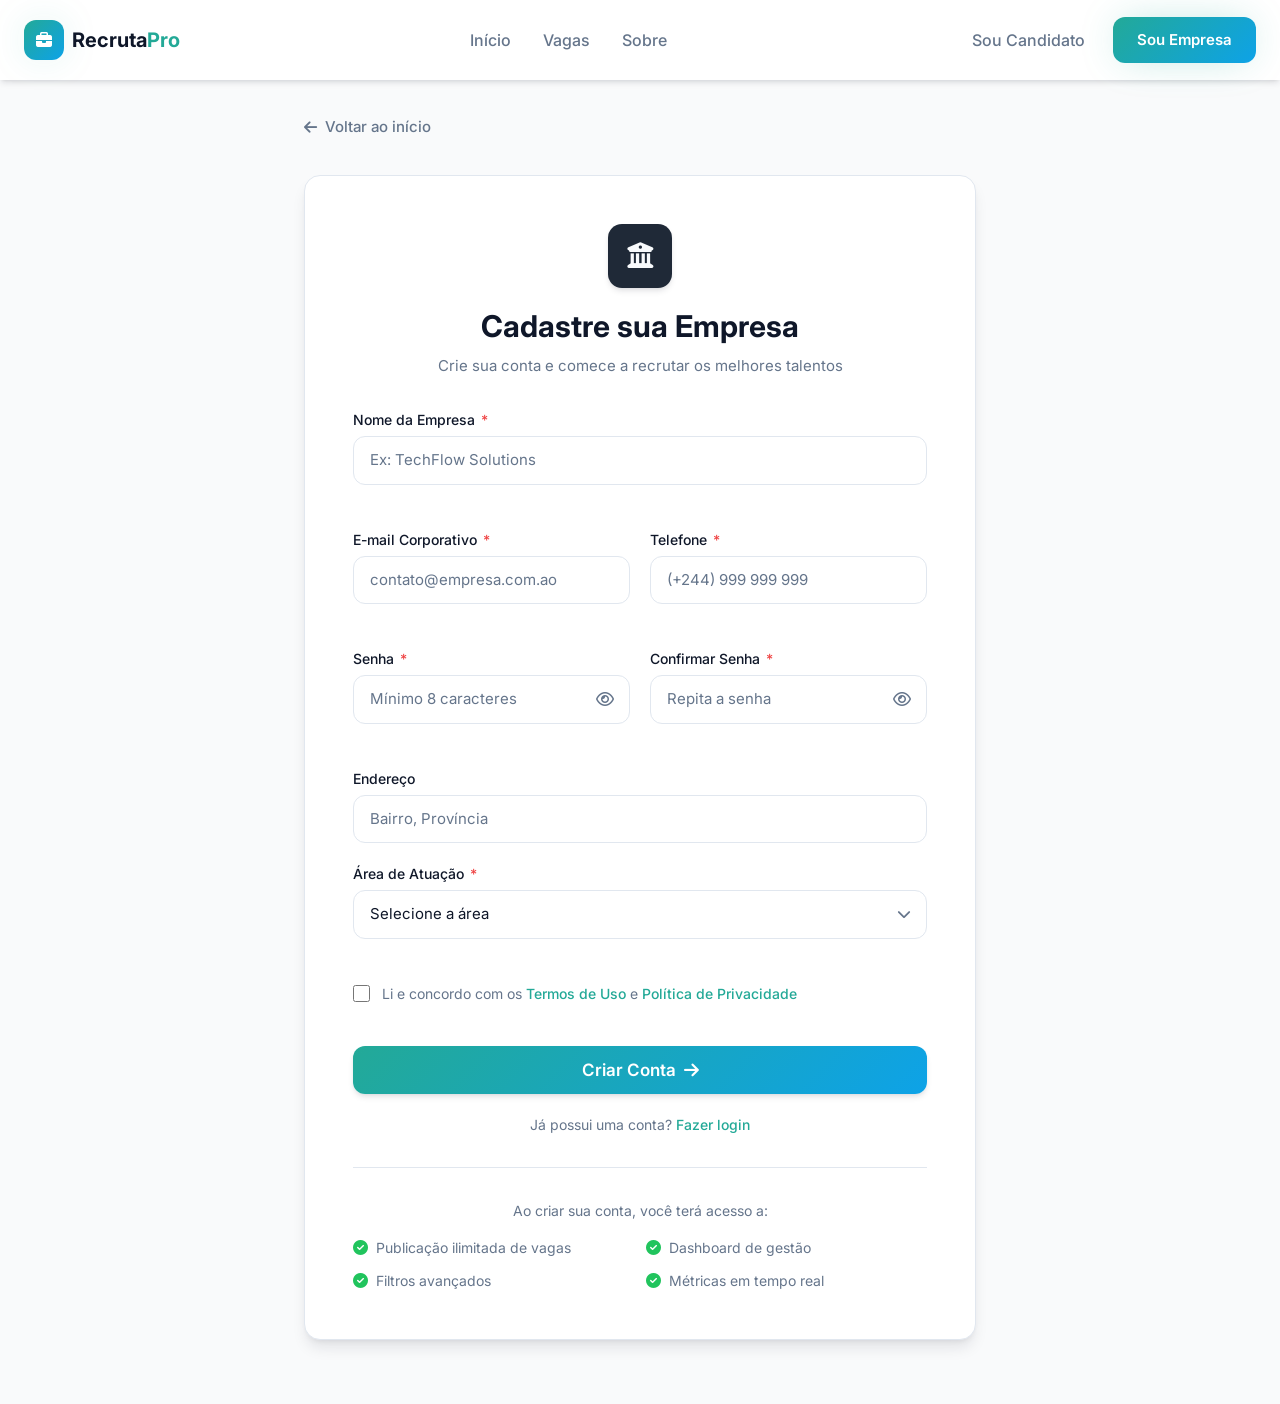
==== paginas/criar_empresa.html @ 671b15d1 "Alteração de arquivos" ====
<!DOCTYPE html>
<html lang="pt-br">

<head>
    <meta charset="UTF-8">
    <meta name="viewport" content="width=device-width, initial-scale=1.0">
    <title>Cadastrar Empresa — Recruta Pro</title>
    <meta name="description"
        content="Crie sua conta empresarial no RecrutaPro e comece a recrutar os melhores talentos.">
    <meta name="author" content="Zassala Mário & Ivandro Silva">
    <meta property="og:title" content="Cadastrar Empresa — Recruta Pro">
    <meta property="og:description" content="Crie sua conta e comece a recrutar os melhores talentos.">
    <meta property="og:type" content="website">

    <!-- Google Fonts -->
    <link rel="preconnect" href="https://fonts.googleapis.com">
    <link rel="preconnect" href="https://fonts.gstatic.com" crossorigin>
    <link href="https://fonts.googleapis.com/css2?family=Inter:wght@400;500;600;700;800&display=swap" rel="stylesheet">

    <!-- Font Awesome -->
    <link rel="stylesheet" href="https://cdnjs.cloudflare.com/ajax/libs/font-awesome/6.5.0/css/all.min.css">

    <!-- Estilos da página -->
    <link rel="stylesheet" href="../css/criar_empresa.css">
</head>

<body>

    <!-- ========== CABEÇALHO ========== -->
    <header class="cabecalho" id="cabecalho">
        <div class="container">
            <div class="cabecalho_interno">

                <!-- Logo -->
                <a href="../index.html" class="cabecalho_logo">
                    <div class="logo_icone">
                        <i class="fa-solid fa-briefcase"></i>
                    </div>
                    <span class="logo_texto">Recruta<span class="logo_destaque">Pro</span></span>
                </a>

                <!-- Navegação Desktop -->
                <nav class="cabecalho_nav">
                    <a href="../index.html" class="nav_link">Início</a>
                    <a href="vagas.html" class="nav_link">Vagas</a>
                    <a href="#" class="nav_link">Sobre</a>
                </nav>

                <!-- Botões Desktop -->
                <div class="cabecalho_acoes">
                    <a href="criar_perfil.html" class="btn_fantasma">Sou Candidato</a>
                    <a href="criar_empresa.html" class="btn_primario btn_ativo">Sou Empresa</a>
                </div>

                <!-- Botão Menu Mobile -->
                <button class="cabecalho_menu_btn" id="btn_menu_mobile" aria-label="Abrir menu">
                    <i class="fa-solid fa-bars" id="icone_menu"></i>
                </button>

            </div>
        </div>

        <!-- Menu Mobile -->
        <div class="menu_mobile" id="menu_mobile">
            <nav class="menu_mobile_nav">
                <a href="../index.html" class="nav_link">Início</a>
                <a href="vagas.html" class="nav_link">Vagas</a>
                <a href="#" class="nav_link">Sobre</a>
            </nav>
            <div class="menu_mobile_acoes">
                <a href="criar_perfil.html" class="btn_fantasma btn_bloco">Sou Candidato</a>
                <a href="criar_empresa.html" class="btn_primario btn_bloco">Sou Empresa</a>
            </div>
        </div>
    </header>

    <!-- ========== CONTEÚDO PRINCIPAL ========== -->
    <main class="pagina_principal">
        <div class="container">
            <div class="formulario_wrapper">

                <!-- Link voltar -->
                <a href="../index.html" class="link_voltar">
                    <i class="fa-solid fa-arrow-left"></i>
                    Voltar ao início
                </a>

                <!-- ---- Card do formulário ---- -->
                <div class="formulario_card">

                    <!-- Cabeçalho do card -->
                    <div class="formulario_cabecalho">
                        <div class="formulario_icone_box">
                            <i class="fa-solid fa-building-columns"></i>
                        </div>
                        <h1 class="formulario_titulo">Cadastre sua Empresa</h1>
                        <p class="formulario_subtitulo">Crie sua conta e comece a recrutar os melhores talentos</p>
                    </div>

                    <!-- ---- Formulário ---- -->
                    <form class="formulario" id="formulario_empresa" novalidate>

                        <div class="campos_grade">

                            <!-- Nome da Empresa -->
                            <div class="campo_grupo campo_coluna_dupla">
                                <label class="campo_label" for="campo_nome">
                                    Nome da Empresa <span class="campo_obrigatorio">*</span>
                                </label>
                                <input type="text" id="campo_nome" name="nome" class="campo_texto"
                                    placeholder="Ex: TechFlow Solutions" autocomplete="organization" required>
                                <span class="campo_erro" id="erro_nome"></span>
                            </div>

                            <!-- E-mail Corporativo -->
                            <div class="campo_grupo">
                                <label class="campo_label" for="campo_email">
                                    E-mail Corporativo <span class="campo_obrigatorio">*</span>
                                </label>
                                <input type="email" id="campo_email" name="email" class="campo_texto"
                                    placeholder="contato@empresa.com.ao" autocomplete="email" required>
                                <span class="campo_erro" id="erro_email"></span>
                            </div>

                            <!-- Telefone -->
                            <div class="campo_grupo">
                                <label class="campo_label" for="campo_telefone">
                                    Telefone <span class="campo_obrigatorio">*</span>
                                </label>
                                <input type="tel" id="campo_telefone" name="telefone" class="campo_texto"
                                    placeholder="(+244) 999 999 999" autocomplete="tel" required>
                                <span class="campo_erro" id="erro_telefone"></span>
                            </div>

                            <!-- Senha -->
                            <div class="campo_grupo">
                                <label class="campo_label" for="campo_senha">
                                    Senha <span class="campo_obrigatorio">*</span>
                                </label>
                                <div class="campo_senha_wrapper">
                                    <input type="password" id="campo_senha" name="senha"
                                        class="campo_texto campo_com_icone_dir" placeholder="Mínimo 8 caracteres"
                                        autocomplete="new-password" required>
                                    <button type="button" class="campo_senha_toggle" id="toggle_senha"
                                        aria-label="Mostrar senha">
                                        <i class="fa-regular fa-eye" id="icone_toggle_senha"></i>
                                    </button>
                                </div>
                                <div class="forca_senha_barra" id="forca_senha_barra">
                                    <div class="forca_senha_progresso" id="forca_senha_progresso"></div>
                                </div>
                                <span class="forca_senha_texto" id="forca_senha_texto"></span>
                                <span class="campo_erro" id="erro_senha"></span>
                            </div>

                            <!-- Confirmar Senha -->
                            <div class="campo_grupo">
                                <label class="campo_label" for="campo_confirmar_senha">
                                    Confirmar Senha <span class="campo_obrigatorio">*</span>
                                </label>
                                <div class="campo_senha_wrapper">
                                    <input type="password" id="campo_confirmar_senha" name="confirmarSenha"
                                        class="campo_texto campo_com_icone_dir" placeholder="Repita a senha"
                                        autocomplete="new-password" required>
                                    <button type="button" class="campo_senha_toggle" id="toggle_confirmar"
                                        aria-label="Mostrar senha">
                                        <i class="fa-regular fa-eye" id="icone_toggle_confirmar"></i>
                                    </button>
                                </div>
                                <span class="campo_erro" id="erro_confirmar_senha"></span>
                            </div>

                            <!-- Endereço -->
                            <div class="campo_grupo campo_coluna_dupla">
                                <label class="campo_label" for="campo_endereco">Endereço</label>
                                <input type="text" id="campo_endereco" name="endereco" class="campo_texto"
                                    placeholder="Bairro, Província" autocomplete="street-address">
                            </div>

                            <!-- Área de Atuação -->
                            <div class="campo_grupo campo_coluna_dupla">
                                <label class="campo_label" for="campo_area">
                                    Área de Atuação <span class="campo_obrigatorio">*</span>
                                </label>
                                <div class="campo_select_wrapper">
                                    <select id="campo_area" name="areaAtuacao" class="campo_select" required>
                                        <option value="">Selecione a área</option>
                                        <option value="Tecnologia da Informação">Tecnologia da Informação</option>
                                        <option value="Marketing Digital">Marketing Digital</option>
                                        <option value="Serviços Financeiros">Serviços Financeiros</option>
                                        <option value="E-commerce">E-commerce</option>
                                        <option value="Saúde">Saúde</option>
                                        <option value="Educação">Educação</option>
                                        <option value="Consultoria">Consultoria</option>
                                        <option value="Indústria">Indústria</option>
                                        <option value="Outro">Outro</option>
                                    </select>
                                    <i class="fa-solid fa-chevron-down campo_select_icone"></i>
                                </div>
                                <span class="campo_erro" id="erro_area"></span>
                            </div>

                        </div>
                        <!-- /campos_grade -->

                        <!-- Termos -->
                        <div class="termos_grupo">
                            <label class="termos_label">
                                <input type="checkbox" id="campo_termos" name="termos" class="termos_checkbox" required>
                                <span class="termos_texto">
                                    Li e concordo com os
                                    <a href="#" class="termos_link">Termos de Uso</a>
                                    e
                                    <a href="#" class="termos_link">Política de Privacidade</a>
                                </span>
                            </label>
                            <span class="campo_erro" id="erro_termos"></span>
                        </div>

                        <!-- Botão submit -->
                        <button type="submit" class="btn_primario btn_bloco btn_grande" id="btn_submit">
                            <span id="btn_submit_texto">Criar Conta</span>
                            <i class="fa-solid fa-arrow-right" id="icone_submit"></i>
                        </button>

                        <!-- Link login -->
                        <p class="formulario_rodape_texto">
                            Já possui uma conta?
                            <a href="dashboard_empresa.html" class="formulario_link">Fazer login</a>
                        </p>

                    </form>
                    <!-- /formulario -->

                    <!-- Benefícios -->
                    <div class="beneficios_bloco">
                        <p class="beneficios_titulo">Ao criar sua conta, você terá acesso a:</p>
                        <div class="beneficios_grade">
                            <div class="beneficio_item">
                                <i class="fa-solid fa-circle-check beneficio_icone"></i>
                                <span>Publicação ilimitada de vagas</span>
                            </div>
                            <div class="beneficio_item">
                                <i class="fa-solid fa-circle-check beneficio_icone"></i>
                                <span>Dashboard de gestão</span>
                            </div>
                            <div class="beneficio_item">
                                <i class="fa-solid fa-circle-check beneficio_icone"></i>
                                <span>Filtros avançados</span>
                            </div>
                            <div class="beneficio_item">
                                <i class="fa-solid fa-circle-check beneficio_icone"></i>
                                <span>Métricas em tempo real</span>
                            </div>
                        </div>
                    </div>

                </div>
                <!-- /formulario_card -->

            </div>
        </div>
    </main>

    <script src="../js/criar_empresa.js"></script>
</body>

</html>
---- css/criar_empresa.css ----
/* ============================================================
   criar_empresa.css — RecrutaPro / Cadastro de Empresa
   Estilos completos sem Bootstrap ou Tailwind.
   Nomenclatura em português no padrão snake_case.
   ============================================================ */

/* ---- Variáveis de design ---- */
:root {
    --fundo: hsl(210, 20%, 98%);
    --primeiro_plano: hsl(222, 47%, 11%);

    --cartao: hsl(0, 0%, 100%);

    --primario: hsl(172, 66%, 40%);
    --primario_frente: hsl(0, 0%, 100%);

    --secundario: hsl(215, 28%, 17%);
    --secundario_frente: hsl(210, 40%, 98%);

    --mudo: hsl(214, 32%, 91%);
    --mudo_frente: hsl(215, 16%, 47%);

    --acento: hsl(172, 66%, 95%);
    --acento_frente: hsl(172, 66%, 30%);

    --sucesso: hsl(142, 71%, 45%);
    --sucesso_frente: hsl(0, 0%, 100%);
    --aviso: hsl(38, 92%, 50%);
    --destructivo: hsl(0, 84%, 60%);

    --borda: hsl(214, 32%, 91%);
    --raio: 0.75rem;

    --gradiente_primario: linear-gradient(135deg, hsl(172, 66%, 40%) 0%, hsl(199, 89%, 48%) 100%);

    --sombra_sm: 0 1px 2px 0 hsl(222 47% 11% / 0.05);
    --sombra_md: 0 4px 6px -1px hsl(222 47% 11% / 0.1), 0 2px 4px -2px hsl(222 47% 11% / 0.1);
    --sombra_lg: 0 10px 15px -3px hsl(222 47% 11% / 0.1), 0 4px 6px -4px hsl(222 47% 11% / 0.1);
    --sombra_brilho: 0 0 40px -10px hsl(172 66% 40% / 0.4);
}

/* ---- Reset ---- */
*,
*::before,
*::after {
    box-sizing: border-box;
    margin: 0;
    padding: 0;
}

html {
    line-height: 1.5;
    -webkit-text-size-adjust: 100%;
    scroll-behavior: smooth;
    -webkit-tap-highlight-color: transparent;
}

body {
    font-family: 'Inter', system-ui, sans-serif;
    background-color: var(--fundo);
    color: var(--primeiro_plano);
    -webkit-font-smoothing: antialiased;
    -moz-osx-font-smoothing: grayscale;
    min-height: 100vh;
}

a { color: inherit; text-decoration: none; }
ul, ol { list-style: none; }
img, svg, video { display: block; max-width: 100%; }
button { cursor: pointer; background: none; font-family: inherit; border: none; }
textarea { resize: vertical; font-family: inherit; }
input, textarea, select { font-family: inherit; }

/* ---- Container ---- */
.container {
    width: 100%;
    max-width: 1400px;
    margin: 0 auto;
    padding: 0 1.5rem;
}

/* ============================================================
   UTILITÁRIOS
   ============================================================ */
.btn_bloco { width: 100%; justify-content: center; }

/* ============================================================
   BOTÕES
   ============================================================ */
.btn_primario {
    display: inline-flex;
    align-items: center;
    justify-content: center;
    gap: 0.5rem;
    padding: 0.75rem 1.5rem;
    border-radius: var(--raio);
    background: var(--gradiente_primario);
    color: var(--primario_frente);
    font-weight: 600;
    font-size: 0.9375rem;
    box-shadow: var(--sombra_md);
    transition: box-shadow 0.2s ease, transform 0.2s ease;
    cursor: pointer;
    border: none;
}

.btn_primario:hover {
    box-shadow: var(--sombra_brilho);
    transform: scale(1.015);
}

.btn_primario:active { transform: scale(0.98); }

.btn_primario.btn_grande {
    font-size: 1.0625rem;
    padding: 0.875rem 2rem;
}

.btn_primario:disabled {
    opacity: 0.7;
    cursor: not-allowed;
    transform: none;
}

/* Variante ativo (cabeçalho "Sou Empresa") */
.btn_primario.btn_ativo {
    box-shadow: var(--sombra_brilho);
}

.btn_fantasma {
    display: inline-flex;
    align-items: center;
    justify-content: center;
    gap: 0.5rem;
    padding: 0.5rem 1rem;
    border-radius: var(--raio);
    color: var(--mudo_frente);
    font-weight: 500;
    background: transparent;
    border: none;
    transition: background-color 0.2s ease, color 0.2s ease;
    cursor: pointer;
}

.btn_fantasma:hover {
    background-color: var(--acento);
    color: var(--primario);
}

/* ============================================================
   CABEÇALHO
   ============================================================ */
.cabecalho {
    position: fixed;
    top: 0;
    left: 0;
    right: 0;
    z-index: 50;
    background-color: var(--cartao);
    box-shadow: var(--sombra_md);
}

.cabecalho_interno {
    display: flex;
    align-items: center;
    justify-content: space-between;
    height: 4rem;
    gap: 1rem;
}

@media (min-width: 768px) { .cabecalho_interno { height: 5rem; } }

/* Logo */
.cabecalho_logo {
    display: flex;
    align-items: center;
    gap: 0.5rem;
    flex-shrink: 0;
}

.logo_icone {
    display: flex;
    align-items: center;
    justify-content: center;
    width: 2.5rem;
    height: 2.5rem;
    border-radius: 0.75rem;
    background: var(--gradiente_primario);
    box-shadow: var(--sombra_brilho);
    color: #fff;
    font-size: 1rem;
    transition: transform 0.2s ease;
    flex-shrink: 0;
}

.cabecalho_logo:hover .logo_icone { transform: scale(1.05); }

.logo_texto {
    font-size: 1.25rem;
    font-weight: 700;
    color: var(--primeiro_plano);
}

.logo_destaque { color: var(--primario); }

/* Nav Desktop */
.cabecalho_nav {
    display: none;
    align-items: center;
    gap: 2rem;
}

@media (min-width: 768px) { .cabecalho_nav { display: flex; } }

.nav_link {
    font-weight: 500;
    color: var(--mudo_frente);
    transition: color 0.2s ease;
}

.nav_link:hover { color: var(--primario); }

/* Ações Desktop */
.cabecalho_acoes {
    display: none;
    align-items: center;
    gap: 0.75rem;
}

@media (min-width: 768px) { .cabecalho_acoes { display: flex; } }

/* Botão menu mobile */
.cabecalho_menu_btn {
    display: flex;
    align-items: center;
    justify-content: center;
    padding: 0.5rem;
    color: var(--primeiro_plano);
    font-size: 1.25rem;
    border-radius: var(--raio);
    border: none;
    background: none;
    transition: background-color 0.2s;
}

.cabecalho_menu_btn:hover { background-color: var(--mudo); }

@media (min-width: 768px) { .cabecalho_menu_btn { display: none; } }

/* Menu Mobile */
.menu_mobile {
    display: none;
    flex-direction: column;
    gap: 0.5rem;
    padding: 1rem 1.5rem 1.5rem;
    border-top: 1px solid var(--borda);
    background-color: var(--cartao);
    animation: deslizar_baixo 0.25s ease;
}

.menu_mobile.aberto { display: flex; }

.menu_mobile_nav {
    display: flex;
    flex-direction: column;
    gap: 0.25rem;
}

.menu_mobile_nav .nav_link {
    display: block;
    padding: 0.625rem 0.75rem;
    border-radius: var(--raio);
    font-size: 1rem;
}

.menu_mobile_nav .nav_link:hover { background-color: var(--mudo); }

.menu_mobile_acoes {
    display: flex;
    flex-direction: column;
    gap: 0.75rem;
    margin-top: 0.75rem;
    padding-top: 0.75rem;
    border-top: 1px solid var(--borda);
}

@keyframes deslizar_baixo {
    from { opacity: 0; transform: translateY(-8px); }
    to   { opacity: 1; transform: translateY(0); }
}

/* ============================================================
   PÁGINA PRINCIPAL
   ============================================================ */
.pagina_principal {
    padding-top: 6rem;
    padding-bottom: 4rem;
}

@media (min-width: 768px) { .pagina_principal { padding-top: 7rem; } }

/* Wrapper centralizado */
.formulario_wrapper {
    max-width: 42rem;
    margin: 0 auto;
}

/* Link voltar */
.link_voltar {
    display: inline-flex;
    align-items: center;
    gap: 0.5rem;
    color: var(--mudo_frente);
    font-weight: 500;
    font-size: 0.9375rem;
    margin-bottom: 2rem;
    transition: color 0.2s ease;
    padding: 0.25rem 0.5rem;
    margin-left: -0.5rem;
    border-radius: var(--raio);
}

.link_voltar:hover { color: var(--primeiro_plano); }

/* ============================================================
   CARD DO FORMULÁRIO
   ============================================================ */
.formulario_card {
    background-color: var(--cartao);
    border-radius: 1rem;
    border: 1px solid var(--borda);
    padding: 2rem;
    box-shadow: var(--sombra_lg);
}

@media (min-width: 768px) { .formulario_card { padding: 3rem; } }

/* Cabeçalho do card — ícone escuro (identidade empresa) */
.formulario_cabecalho {
    text-align: center;
    margin-bottom: 2rem;
}

.formulario_icone_box {
    width: 4rem;
    height: 4rem;
    border-radius: 0.875rem;
    background-color: var(--secundario);   /* fundo escuro — empresa */
    display: flex;
    align-items: center;
    justify-content: center;
    color: var(--secundario_frente);
    font-size: 1.625rem;
    margin: 0 auto 1rem;
    box-shadow: var(--sombra_md);
}

.formulario_titulo {
    font-size: clamp(1.5rem, 4vw, 1.875rem);
    font-weight: 700;
    color: var(--primeiro_plano);
    margin-bottom: 0.375rem;
}

.formulario_subtitulo {
    color: var(--mudo_frente);
    font-size: 0.9375rem;
}

/* ============================================================
   CAMPOS DO FORMULÁRIO
   ============================================================ */
.formulario {
    display: flex;
    flex-direction: column;
    gap: 1.25rem;
}

.campos_grade {
    display: grid;
    grid-template-columns: 1fr;
    gap: 1.25rem;
}

@media (min-width: 640px) {
    .campos_grade { grid-template-columns: repeat(2, 1fr); }
}

.campo_grupo {
    display: flex;
    flex-direction: column;
    gap: 0.375rem;
}

/* Ocupa as 2 colunas */
.campo_coluna_dupla { grid-column: 1 / -1; }

/* Labels */
.campo_label {
    display: block;
    font-size: 0.875rem;
    font-weight: 500;
    color: var(--primeiro_plano);
}

.campo_obrigatorio {
    color: var(--destructivo);
    margin-left: 0.125rem;
}

/* Inputs */
.campo_texto {
    width: 100%;
    padding: 0.75rem 1rem;
    border-radius: var(--raio);
    border: 1.5px solid var(--borda);
    background-color: var(--cartao);
    color: var(--primeiro_plano);
    font-size: 0.9375rem;
    line-height: 1.5;
    transition: border-color 0.2s ease, box-shadow 0.2s ease;
    outline: none;
    -webkit-appearance: none;
    appearance: none;
}

.campo_texto::placeholder { color: var(--mudo_frente); }

.campo_texto:focus {
    border-color: var(--primario);
    box-shadow: 0 0 0 3px hsl(172, 66%, 40%, 0.15);
}

.campo_texto.campo_invalido {
    border-color: var(--destructivo);
    box-shadow: 0 0 0 3px hsl(0, 84%, 60%, 0.12);
}

.campo_texto.campo_valido {
    border-color: var(--sucesso);
}

/* Campo com ícone de olho */
.campo_com_icone_dir { padding-right: 3rem; }

/* Wrapper senha + botão toggle */
.campo_senha_wrapper { position: relative; }

.campo_senha_toggle {
    position: absolute;
    right: 0.75rem;
    top: 50%;
    transform: translateY(-50%);
    background: none;
    border: none;
    color: var(--mudo_frente);
    cursor: pointer;
    padding: 0.25rem;
    font-size: 1rem;
    display: flex;
    align-items: center;
    justify-content: center;
    transition: color 0.2s ease;
    border-radius: 0.25rem;
}

.campo_senha_toggle:hover { color: var(--primeiro_plano); }

/* Barra de força de senha */
.forca_senha_barra {
    height: 4px;
    border-radius: 9999px;
    background-color: var(--mudo);
    overflow: hidden;
    margin-top: 0.375rem;
    display: none;
}

.forca_senha_barra.visivel { display: block; }

.forca_senha_progresso {
    height: 100%;
    border-radius: 9999px;
    width: 0%;
    transition: width 0.3s ease, background-color 0.3s ease;
}

.forca_senha_progresso.nivel_1 { width: 25%; background-color: var(--destructivo); }
.forca_senha_progresso.nivel_2 { width: 50%; background-color: var(--aviso); }
.forca_senha_progresso.nivel_3 { width: 75%; background-color: hsl(172, 66%, 50%); }
.forca_senha_progresso.nivel_4 { width: 100%; background-color: var(--sucesso); }

.forca_senha_texto {
    font-size: 0.75rem;
    margin-top: 0.25rem;
    font-weight: 500;
    display: none;
}

.forca_senha_texto.visivel { display: block; }
.forca_senha_texto.nivel_1 { color: var(--destructivo); }
.forca_senha_texto.nivel_2 { color: var(--aviso); }
.forca_senha_texto.nivel_3 { color: hsl(172, 66%, 40%); }
.forca_senha_texto.nivel_4 { color: var(--sucesso); }

/* Mensagens de erro */
.campo_erro {
    font-size: 0.8125rem;
    color: var(--destructivo);
    min-height: 1.125rem;
    display: flex;
    align-items: center;
    gap: 0.25rem;
}

.campo_erro:not(:empty)::before {
    content: '\f071';
    font-family: 'Font Awesome 6 Free';
    font-weight: 900;
    font-size: 0.75rem;
    flex-shrink: 0;
}

/* ============================================================
   SELECT DE ÁREA DE ATUAÇÃO
   ============================================================ */
.campo_select_wrapper {
    position: relative;
}

.campo_select {
    width: 100%;
    padding: 0.75rem 3rem 0.75rem 1rem;
    border-radius: var(--raio);
    border: 1.5px solid var(--borda);
    background-color: var(--cartao);
    color: var(--primeiro_plano);
    font-size: 0.9375rem;
    appearance: none;
    -webkit-appearance: none;
    outline: none;
    cursor: pointer;
    transition: border-color 0.2s ease, box-shadow 0.2s ease;
    line-height: 1.5;
}

.campo_select:focus {
    border-color: var(--primario);
    box-shadow: 0 0 0 3px hsl(172, 66%, 40%, 0.15);
}

.campo_select.campo_invalido {
    border-color: var(--destructivo);
    box-shadow: 0 0 0 3px hsl(0, 84%, 60%, 0.12);
}

.campo_select_icone {
    position: absolute;
    right: 1rem;
    top: 50%;
    transform: translateY(-50%);
    color: var(--mudo_frente);
    font-size: 0.875rem;
    pointer-events: none;
}

/* ============================================================
   TERMOS
   ============================================================ */
.termos_grupo {
    display: flex;
    flex-direction: column;
    gap: 0.25rem;
}

.termos_label {
    display: flex;
    align-items: flex-start;
    gap: 0.75rem;
    cursor: pointer;
}

.termos_checkbox {
    width: 1.0625rem;
    height: 1.0625rem;
    margin-top: 0.125rem;
    border: 1.5px solid var(--borda);
    border-radius: 0.25rem;
    cursor: pointer;
    accent-color: var(--primario);
    flex-shrink: 0;
}

.termos_texto {
    font-size: 0.875rem;
    color: var(--mudo_frente);
    line-height: 1.5;
}

.termos_link {
    color: var(--primario);
    font-weight: 500;
    transition: text-decoration 0.2s;
}

.termos_link:hover { text-decoration: underline; }

/* ============================================================
   RODAPÉ DO FORMULÁRIO
   ============================================================ */
.formulario_rodape_texto {
    text-align: center;
    font-size: 0.875rem;
    color: var(--mudo_frente);
}

.formulario_link {
    color: var(--primario);
    font-weight: 500;
    transition: text-decoration 0.2s;
}

.formulario_link:hover { text-decoration: underline; }

/* ============================================================
   BENEFÍCIOS
   ============================================================ */
.beneficios_bloco {
    margin-top: 2rem;
    padding-top: 2rem;
    border-top: 1px solid var(--borda);
}

.beneficios_titulo {
    font-size: 0.875rem;
    color: var(--mudo_frente);
    text-align: center;
    margin-bottom: 1rem;
}

.beneficios_grade {
    display: grid;
    grid-template-columns: repeat(2, 1fr);
    gap: 0.75rem;
}

.beneficio_item {
    display: flex;
    align-items: center;
    gap: 0.5rem;
    font-size: 0.875rem;
    color: var(--mudo_frente);
}

.beneficio_icone {
    color: var(--sucesso);    /* verde — empresa usa sucesso, candidato usa primário */
    font-size: 0.9375rem;
    flex-shrink: 0;
}

/* ============================================================
   TOAST / NOTIFICAÇÃO
   ============================================================ */
.toast {
    position: fixed;
    bottom: 1.5rem;
    right: 1.5rem;
    z-index: 100;
    display: flex;
    align-items: center;
    gap: 0.75rem;
    padding: 0.875rem 1.25rem;
    border-radius: var(--raio);
    box-shadow: var(--sombra_lg);
    font-size: 0.9375rem;
    font-weight: 500;
    max-width: 22rem;
    animation: toast_entrar 0.3s ease;
    transition: opacity 0.3s ease, transform 0.3s ease;
}

.toast_sucesso { background-color: var(--sucesso); color: #fff; }
.toast_erro    { background-color: var(--destructivo); color: #fff; }

.toast.saindo {
    opacity: 0;
    transform: translateY(8px);
}

@keyframes toast_entrar {
    from { opacity: 0; transform: translateY(12px); }
    to   { opacity: 1; transform: translateY(0); }
}
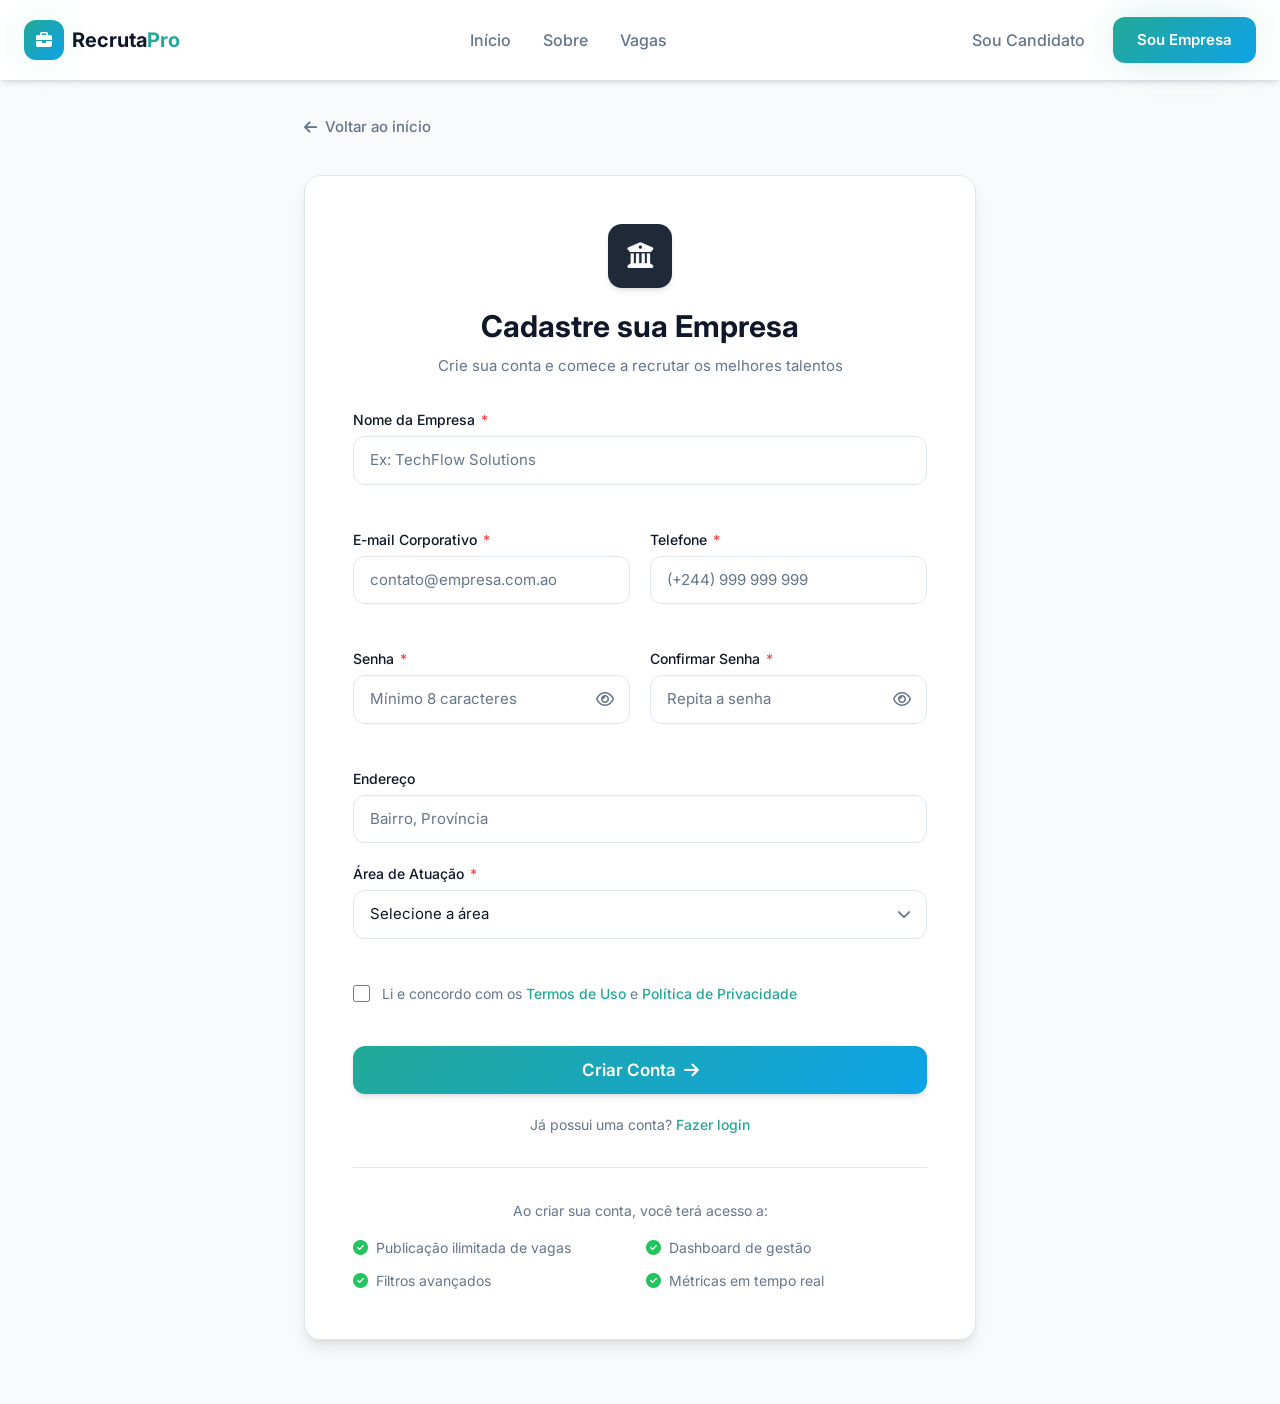
==== commit 40d957a6: "Alteração de mais arquivos" ====
--- a/paginas/criar_empresa.html
+++ b/paginas/criar_empresa.html
@@ -42,8 +42,8 @@
                 <!-- Navegação Desktop -->
                 <nav class="cabecalho_nav">
                     <a href="../index.html" class="nav_link">Início</a>
+                    <a href="paginas/sobre.html" class="nav_link">Sobre</a>
                     <a href="vagas.html" class="nav_link">Vagas</a>
-                    <a href="#" class="nav_link">Sobre</a>
                 </nav>
 
                 <!-- Botões Desktop -->
@@ -64,8 +64,8 @@
         <div class="menu_mobile" id="menu_mobile">
             <nav class="menu_mobile_nav">
                 <a href="../index.html" class="nav_link">Início</a>
+                <a href="paginas/sobre.html" class="nav_link">Sobre</a>
                 <a href="vagas.html" class="nav_link">Vagas</a>
-                <a href="#" class="nav_link">Sobre</a>
             </nav>
             <div class="menu_mobile_acoes">
                 <a href="criar_perfil.html" class="btn_fantasma btn_bloco">Sou Candidato</a>
